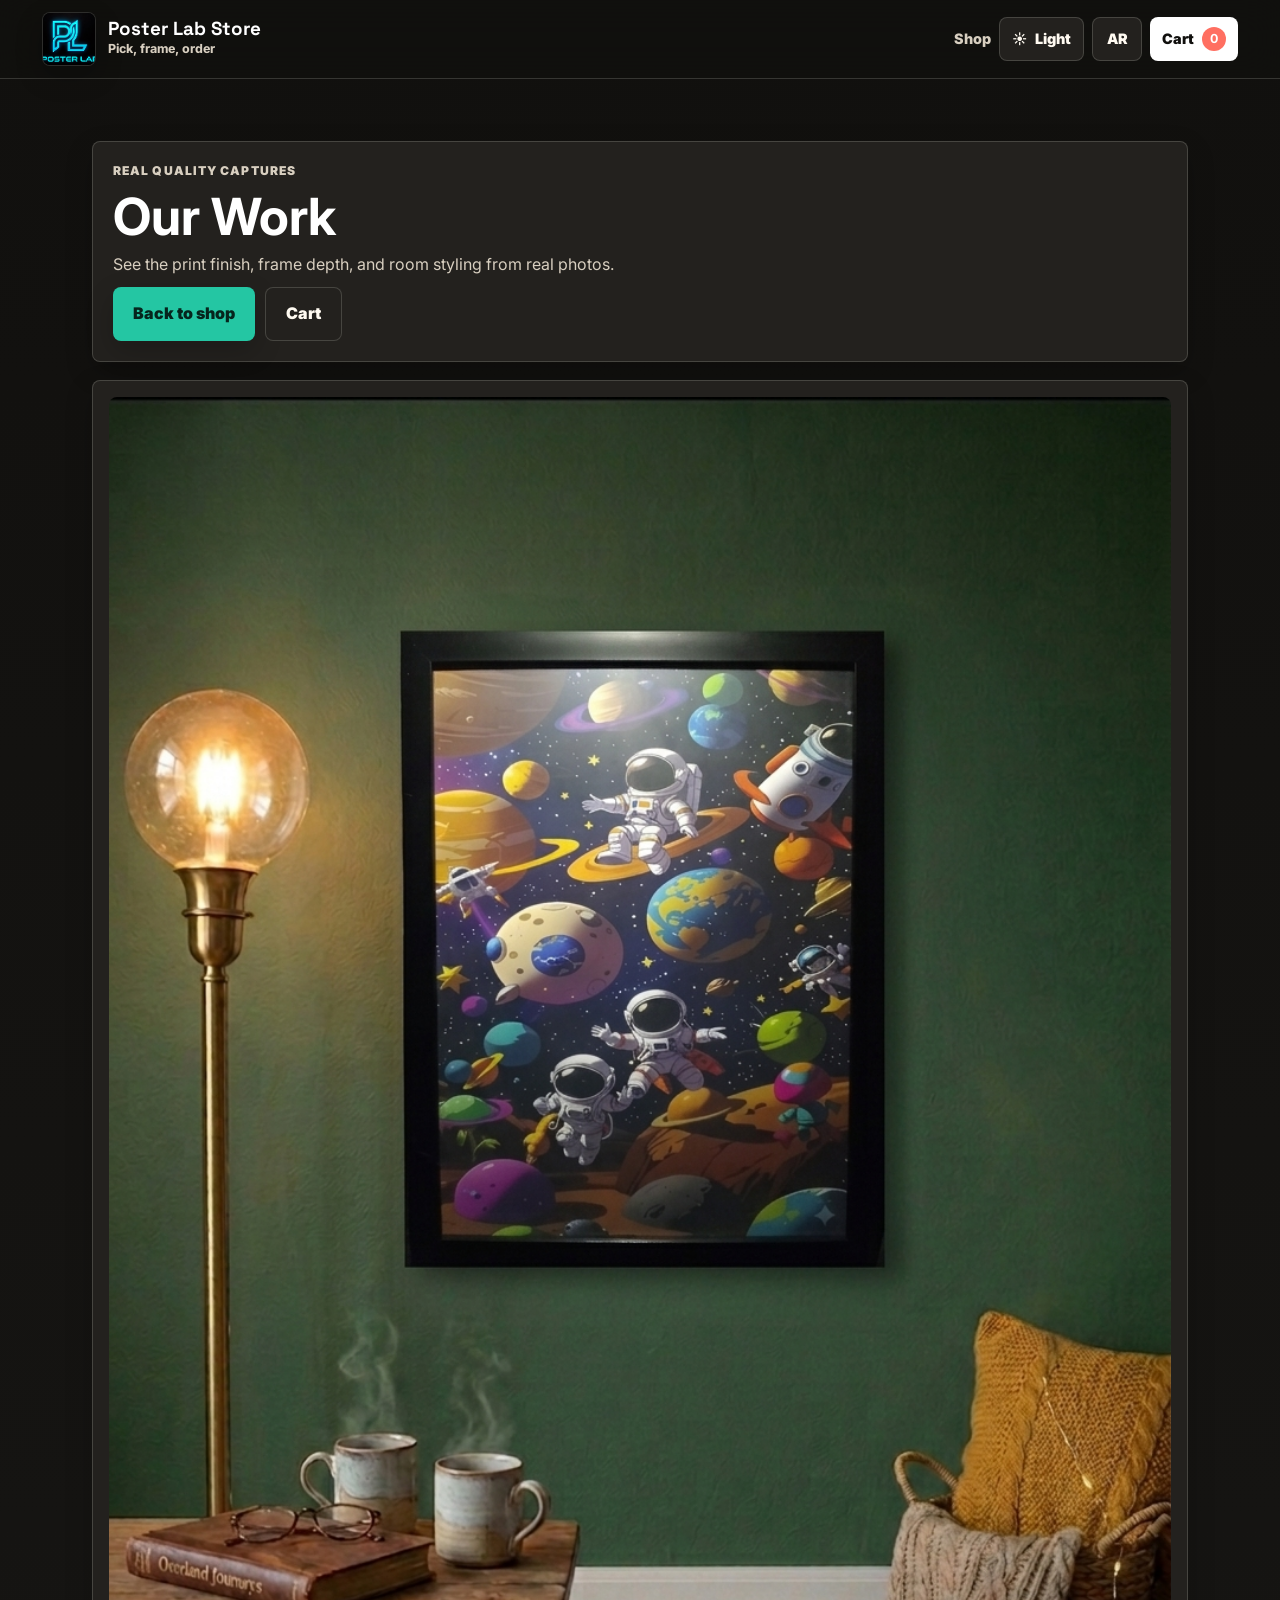
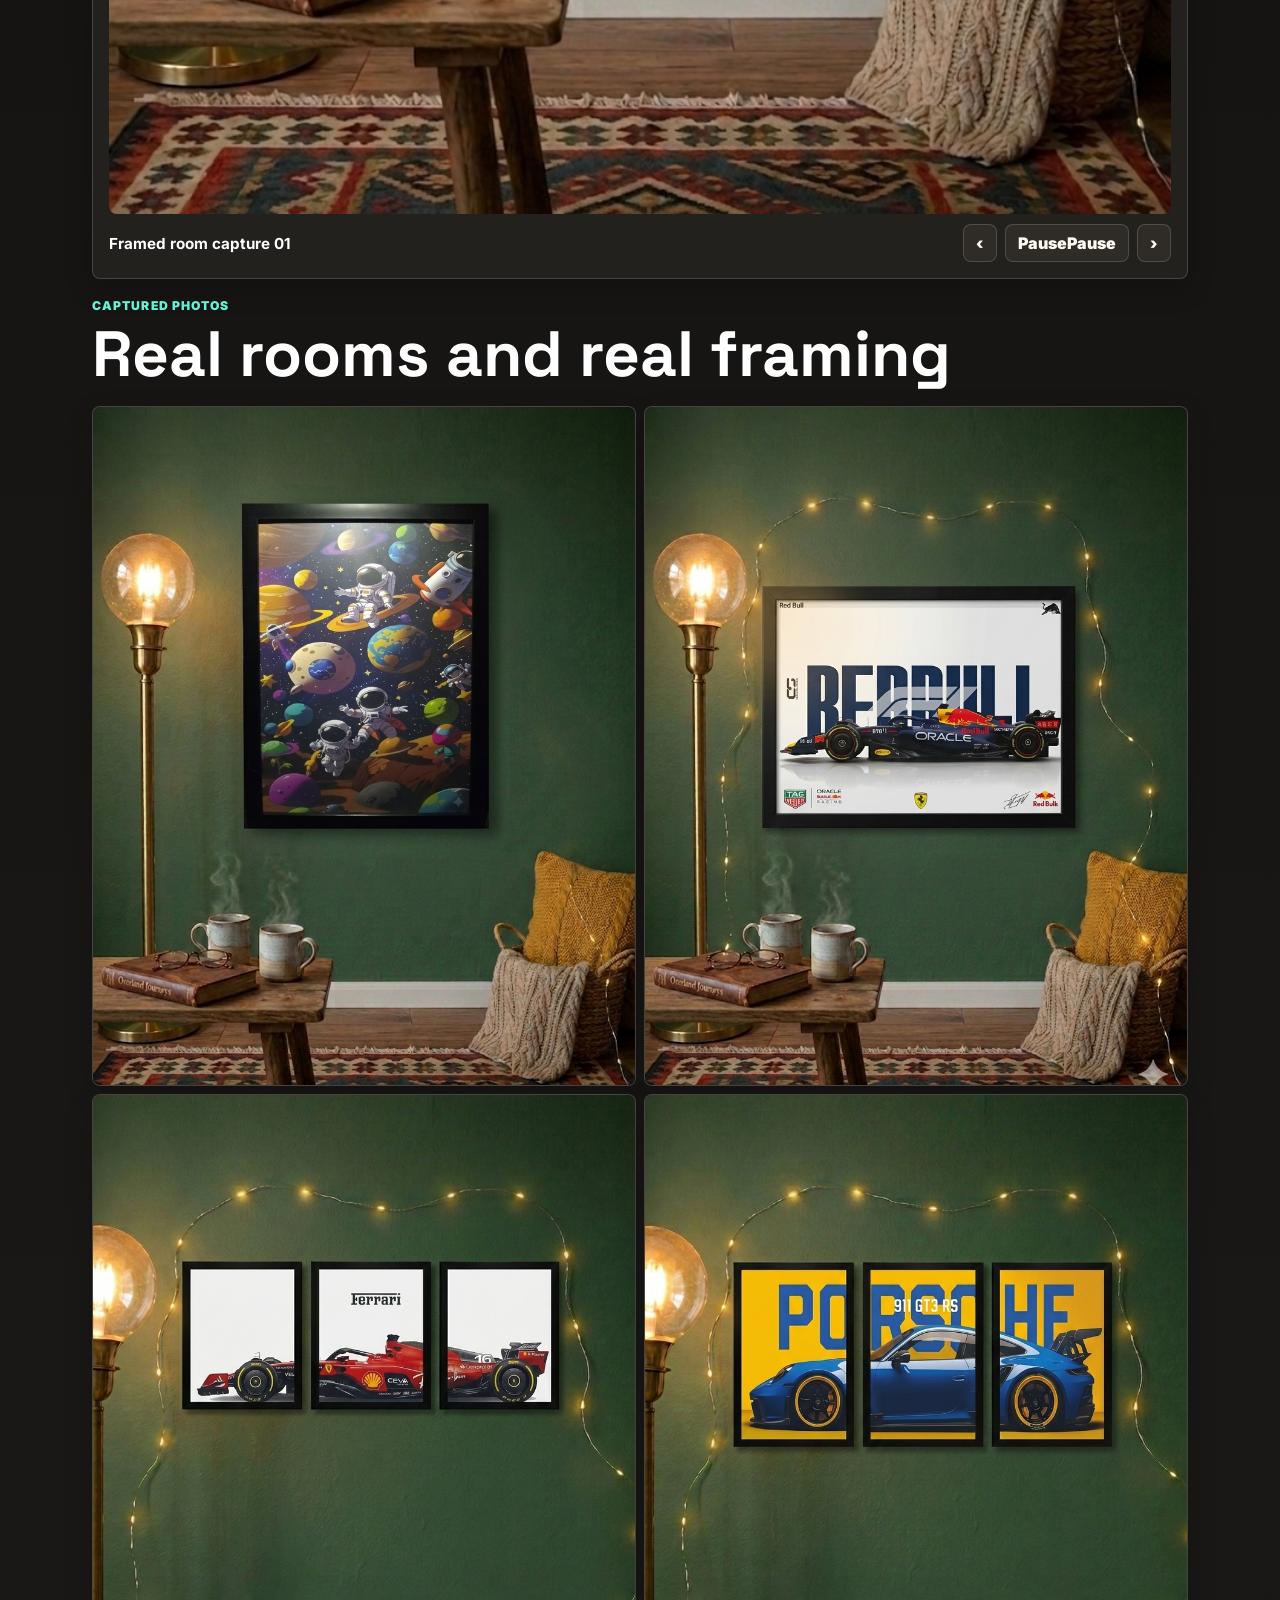
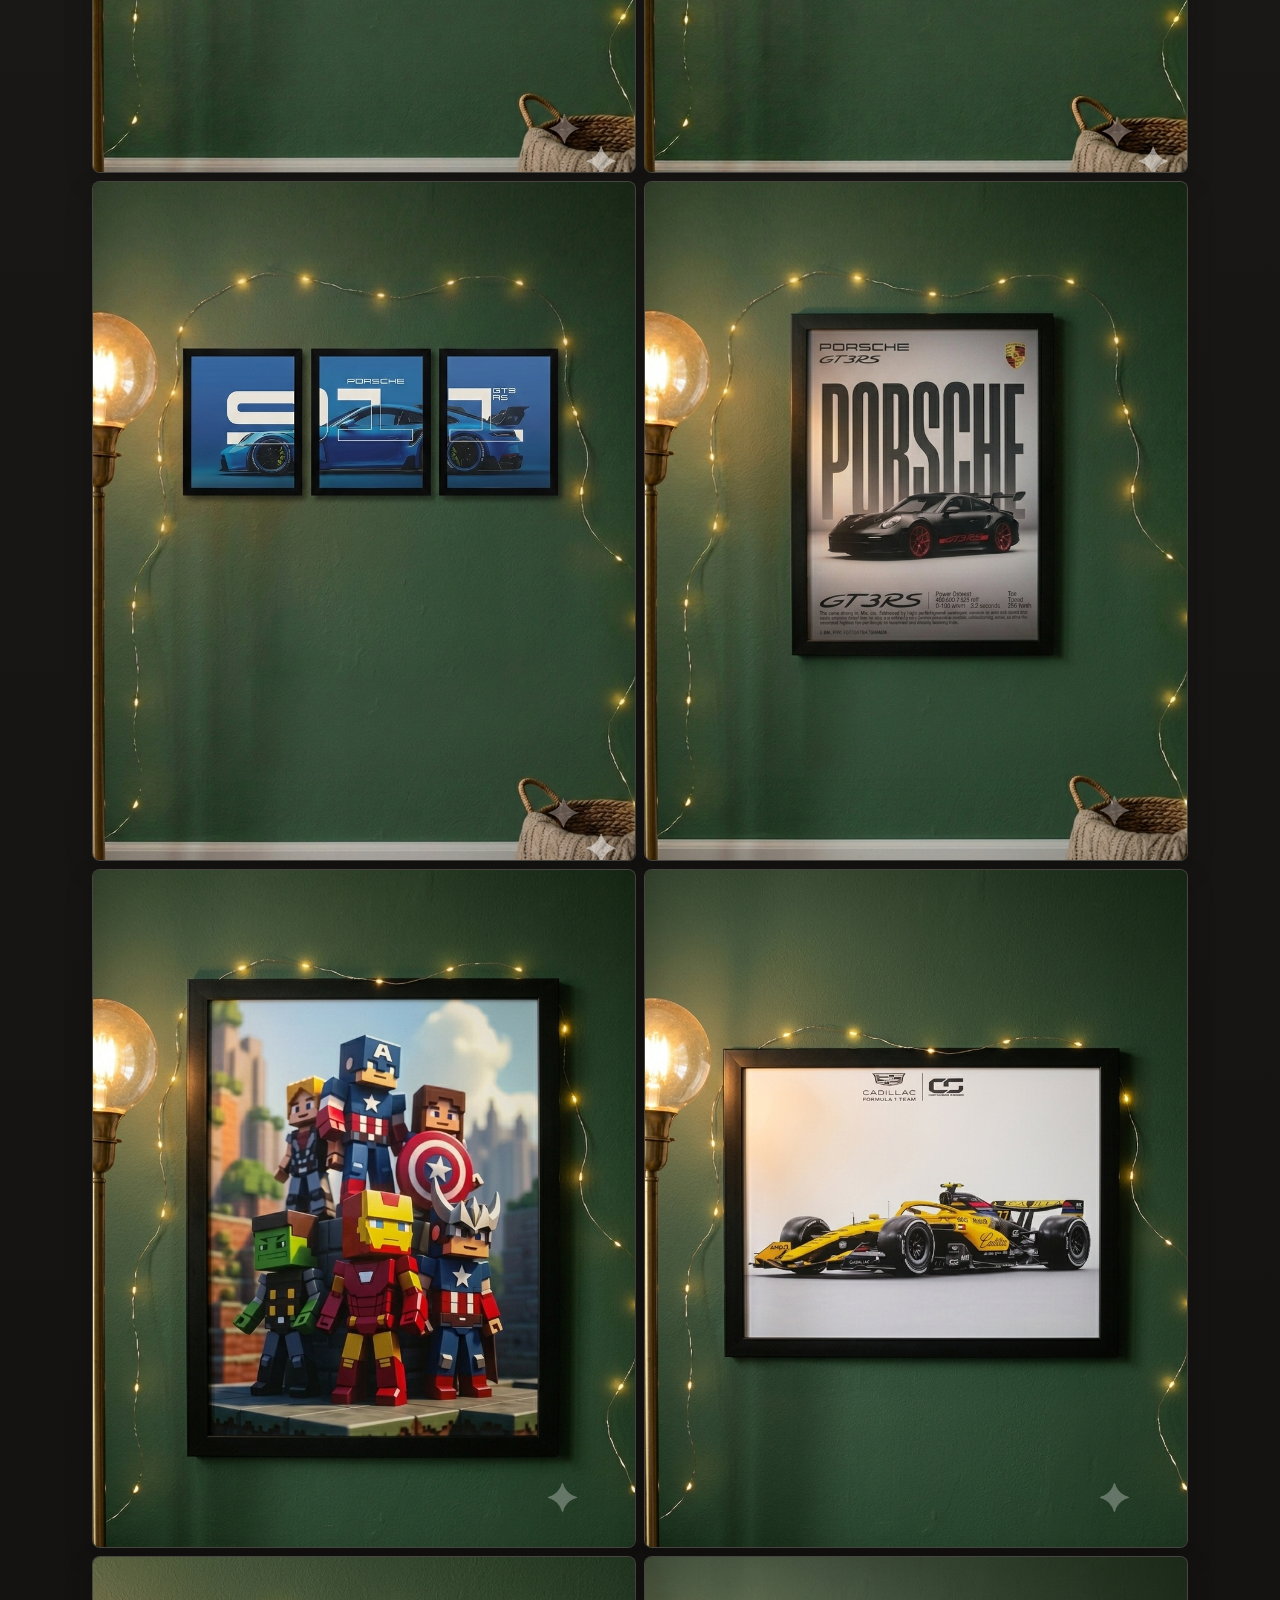
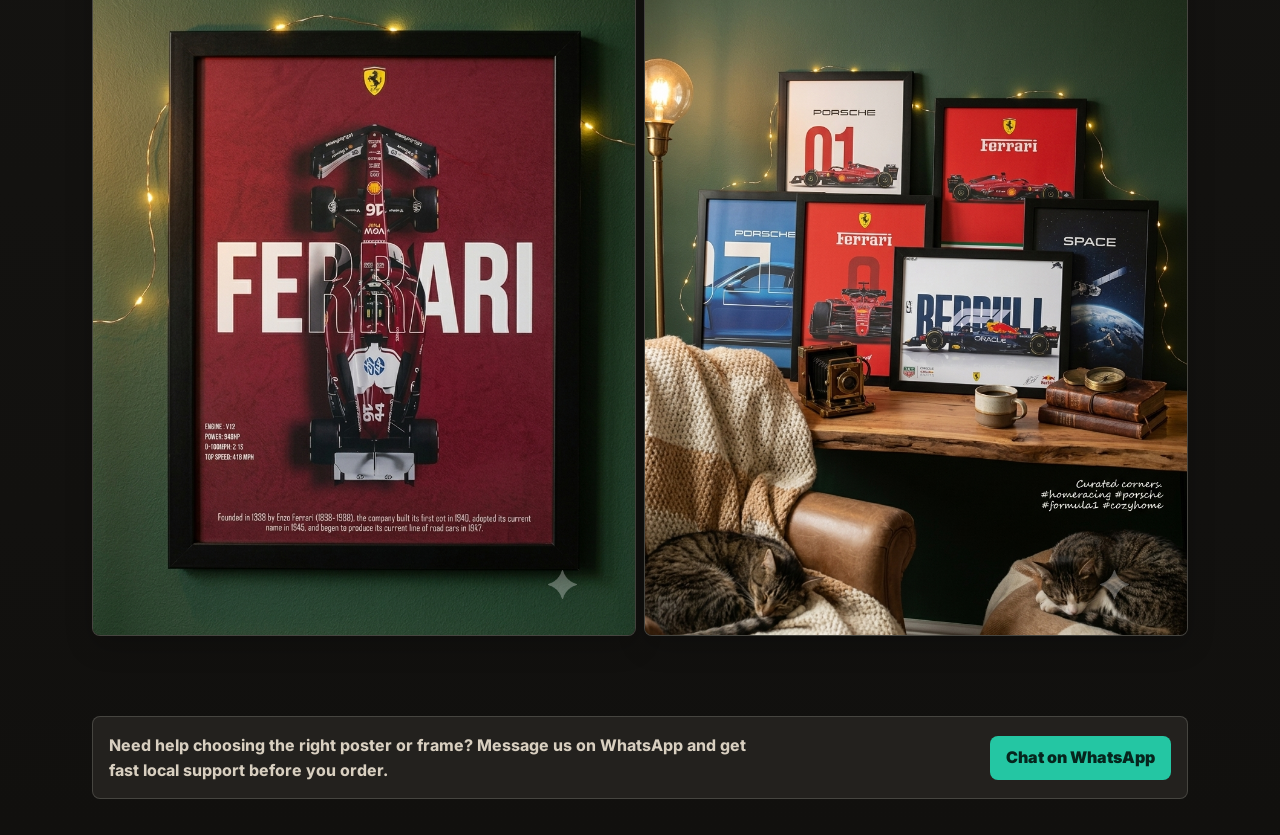
==== our-work.html @ 76b24fa4 "5th commit" ====
<!doctype html>
<html lang="en">

<head>
  <meta charset="utf-8">
  <meta name="viewport" content="width=device-width, initial-scale=1">
  <title>Our Work — Poster Lab Store</title>
  <meta name="description" content="Poster Lab Store real quality gallery and captured room photos.">
  <link rel="icon" type="image/png" href="assets/poster-lab-logo.png">
  <link rel="preconnect" href="https://fonts.googleapis.com">
  <link rel="preconnect" href="https://fonts.gstatic.com" crossorigin>
  <link href="https://fonts.googleapis.com/css2?family=Inter:wght@400;500;600;700;800;900&family=Space+Grotesk:wght@600;700&display=swap" rel="stylesheet">
  <link rel="stylesheet" href="styles.css">
</head>

<body>
  <header class="site-header">
    <a class="brand" href="index.html" aria-label="Poster Lab Store home">
      <span class="brand-mark">
        <img src="assets/poster-lab-logo.png" alt aria-hidden="true">
      </span>
      <span>
        <strong>Poster Lab Store</strong>
        <small data-t="brandSubtitle">Framed posters for modern rooms</small>
      </span>
    </a>
    <nav class="header-actions" aria-label="Store navigation">
      <a href="index.html" data-t="navShop">Shop</a>
      <button class="theme-toggle" type="button" data-theme-toggle aria-label="Switch theme">
        <span data-theme-icon aria-hidden="true">☀</span>
        <span data-t="themeToggle">Light</span>
      </button>
      <button class="lang-toggle" type="button" data-lang-toggle data-t="langToggle" aria-label="Switch language">AR</button>
      <button class="cart-button" type="button" data-open-cart aria-label="Open cart">
        <span data-t="navCart">Cart</span>
        <strong data-cart-count>0</strong>
      </button>
    </nav>
  </header>

  <main>
    <section class="store-section our-work-shell">
      <div class="our-work-hero">
        <p class="eyebrow" data-t="ourWorkEyebrow">Real quality captures</p>
        <h1 data-t="ourWorkTitle">Our Work</h1>
        <p data-t="ourWorkSubtitle">See the print finish, frame depth, and room styling from real photos.</p>
        <div class="our-work-hero-actions">
          <a class="primary-link" href="index.html" data-t="backToShop">Back to shop</a>
          <button class="secondary-link" type="button" data-open-cart data-t="navCart">Open cart</button>
        </div>
      </div>

      <section class="our-work-reel" aria-label="Quality reel">
        <div class="our-work-reel-stage">
          <img data-our-work-reel-image src="assets/our-work/our-work-01.jpg" alt="Framed room capture 01" loading="eager" decoding="async">
        </div>
        <div class="our-work-reel-meta">
          <strong data-our-work-reel-caption>Framed room capture 01</strong>
          <div class="our-work-reel-controls" data-our-work-reel-controls data-playing="true">
            <button type="button" data-work-reel-prev aria-label="Previous image">‹</button>
            <button type="button" data-work-reel-toggle aria-label="Pause reel">Pause</button>
            <button type="button" data-work-reel-next aria-label="Next image">›</button>
          </div>
        </div>
      </section>

      <section>
        <div class="section-heading">
          <div>
            <p class="eyebrow" data-t="ourWorkGalleryLabel">Captured photos</p>
            <h2>Real rooms and real framing</h2>
          </div>
        </div>
        <div class="our-work-grid" data-our-work-grid></div>
      </section>
    </section>
  </main>

  <footer class="site-footer" aria-label="Store contact and support">
    <div class="footer-panel">
      <p>Need help choosing the right poster or frame? Message us on WhatsApp and get fast local support before you order.</p>
      <a class="footer-link" href="https://wa.me/201010414187" target="_blank" rel="noopener noreferrer" aria-label="Chat on WhatsApp">Chat on WhatsApp</a>
    </div>
  </footer>

  <div class="toast-notification" aria-live="polite" aria-atomic="true"></div>

  <aside class="cart-drawer" data-cart-drawer aria-hidden="true">
    <div class="drawer-panel" role="dialog" aria-modal="true" aria-labelledby="cartTitle">
      <div class="drawer-header">
        <div>
          <p class="eyebrow" data-t="cartEyebrow">Your order</p>
          <h2 id="cartTitle" data-t="cartTitle">Cart</h2>
        </div>
        <button class="icon-button" type="button" data-close-cart aria-label="Close cart">x</button>
      </div>
      <div class="cart-items" id="cartItems"></div>
      <form class="checkout-form" id="checkoutForm">
        <label>
          <span data-t="cartNameLabel">Name</span>
          <input id="customerName" name="customerName" placeholder="Your name" data-t-placeholder="cartNamePlaceholder" required>
        </label>
        <label>
          <span data-t="cartPhoneLabel">Phone</span>
          <input id="customerPhone" name="customerPhone" placeholder="Your phone number" data-t-placeholder="cartPhonePlaceholder" required>
        </label>
        <label>
          <span data-t="cartAddressLabel">Address</span>
          <textarea id="customerAddress" name="customerAddress" rows="3" placeholder="Delivery address" data-t-placeholder="cartAddressPlaceholder" required></textarea>
        </label>
        <label>
          <span data-t="cartPaymentLabel">Payment method</span>
          <select id="paymentMethod" name="paymentMethod">
            <option value="Vodafone Cash to 01090927525" data-t="cartVodafoneOption">Vodafone Cash - 01090927525</option>
            <option value="Instapay QR / qnbziad49015@instapay" data-t="cartInstapayOption">Instapay QR - qnbziad49015@instapay</option>
          </select>
        </label>
        <div class="payment-reminder">
          <strong><span data-t="cartTotalLabel">Total:</span> <span id="cartTotal">EGP 0</span></strong>
          <small data-t="cartWhatsappHint">WhatsApp will include items, sizes, frames, totals, payment method, product links, and uploaded design filenames.</small>
        </div>
        <button class="checkout-button" type="submit" data-t="cartCheckoutBtn">Review order</button>
      </form>
      <section class="payment-confirmation" id="paymentConfirmation" hidden aria-live="polite">
        <div class="confirmation-header">
          <p class="eyebrow" data-t="confEyebrow">Final confirmation</p>
          <h3 data-t="confTitle">Check details, then send order</h3>
          <p data-t="confHint">Your WhatsApp message will include every poster, selected frame, selected size, price total, customer details, product links, and uploaded design filenames.</p>
        </div>
        <div class="confirmation-methods">
          <article class="payment-card" data-payment-cash hidden>
            <strong>VF-Cash</strong>
            <strong>01090927525</strong>
          </article>
          <article class="payment-card" data-payment-qr hidden>
            <img src="assets/instapay-qr.jpeg" alt="Instapay QR code for Poster Lab Store">
          </article>
        </div>
        <div class="confirmation-summary" id="confirmationSummary"></div>
        <div class="upload-progress" data-upload-progress role="progressbar" aria-valuemin="0" aria-valuemax="100" aria-valuenow="0" hidden>
          <span data-t="uploadProgressLabel">Uploading poster to server</span>
          <div><i data-upload-progress-bar></i></div>
        </div>
        <div class="confirmation-actions">
          <button class="secondary-button" type="button" data-edit-checkout data-t="confEditBtn">Edit details</button>
          <button class="checkout-button" type="button" data-send-whatsapp data-t="confSendBtn">Send final order to WhatsApp</button>
        </div>
      </section>
    </div>
  </aside>

  <script src="script.js"></script>
</body>

</html>
---- styles.css ----
:root {
  color-scheme: dark;
  --bg: #11100e;
  --bg-soft: #191816;
  --surface: #23211e;
  --surface-2: #2f2b26;
  --text: #fffaf1;
  --text-strong: #ffffff;
  --muted: #d8cfc0;
  --line: rgba(255, 250, 241, 0.16);
  --accent: #24c6a3;
  --accent-strong: #64f2d2;
  --accent-text: #06251d;
  --lime: var(--accent);
  --coral: var(--danger);
  --warm: #f5b35a;
  --danger: #ff6f61;
  --shadow: 0 22px 60px rgba(0, 0, 0, 0.34);
  --small-shadow: 0 10px 28px rgba(0, 0, 0, 0.2);
  --radius: 8px;
  --header-bg: rgba(17, 16, 14, 0.88);
  --field-bg: #171613;
  --poster-mat: #f8f3e8;
  --poster-wall: #302a22;
}

:root[data-theme="light"] {
  color-scheme: light;
  --bg: #fbf7ef;
  --bg-soft: #efe7da;
  --surface: #ffffff;
  --surface-2: #f4ecdf;
  --text: #211f1b;
  --text-strong: #12110f;
  --muted: #6b6257;
  --line: rgba(33, 31, 27, 0.14);
  --accent: #0f9f85;
  --accent-strong: #08715f;
  --accent-text: #ffffff;
  --lime: var(--accent);
  --coral: var(--danger);
  --warm: #d97c2b;
  --danger: #d94c3d;
  --shadow: 0 20px 55px rgba(54, 42, 25, 0.14);
  --small-shadow: 0 9px 22px rgba(54, 42, 25, 0.1);
  --header-bg: rgba(251, 247, 239, 0.9);
  --field-bg: #ffffff;
  --poster-mat: #fffdf8;
  --poster-wall: #eadfce;
}

* {
  box-sizing: border-box;
}

html {
  scroll-behavior: smooth;
}

body {
  margin: 0;
  min-width: 320px;
  background:
    linear-gradient(180deg, var(--bg) 0%, var(--bg-soft) 54%, var(--bg) 100%);
  color: var(--text);
  font-family: Inter, system-ui, -apple-system, BlinkMacSystemFont, "Segoe UI", sans-serif;
  font-size: 1rem;
  line-height: 1.55;
}

button,
input,
select,
textarea {
  font: inherit;
}

button,
a {
  -webkit-tap-highlight-color: transparent;
}

a {
  color: inherit;
  text-decoration: none;
}

img {
  display: block;
  max-width: 100%;
}

button:focus-visible,
a:focus-visible,
input:focus-visible,
select:focus-visible,
textarea:focus-visible {
  outline: 3px solid var(--accent-strong);
  outline-offset: 3px;
}

button:disabled,
button:disabled:hover {
  cursor: not-allowed;
  opacity: 0.55;
  transform: none;
}

.site-header {
  position: sticky;
  top: 0;
  z-index: 20;
  display: flex;
  align-items: center;
  justify-content: space-between;
  gap: 14px;
  padding: 12px clamp(14px, 4vw, 42px);
  border-bottom: 1px solid var(--line);
  background: var(--header-bg);
  color: var(--text);
  backdrop-filter: blur(18px);
}

.brand {
  display: flex;
  min-width: 0;
  align-items: center;
  gap: 12px;
}

.brand-mark {
  display: grid;
  width: 54px;
  height: 54px;
  flex: 0 0 54px;
  place-items: center;
  border: 1px solid var(--line);
  border-radius: var(--radius);
  background: #050505;
  overflow: hidden;
  box-shadow: var(--small-shadow);
}

.brand-mark img {
  width: 100%;
  height: 100%;
  object-fit: cover;
  transform: scale(1.28);
}

.brand strong,
.hero h1,
.store-section h2,
.detail-copy h2,
.drawer-header h2,
.confirmation-header h3 {
  font-family: "Space Grotesk", Inter, sans-serif;
}

.brand strong {
  display: block;
  color: var(--text-strong);
  font-size: clamp(1rem, 3vw, 1.18rem);
  line-height: 1.05;
}

.brand small {
  display: block;
  color: var(--muted);
  font-size: 0.78rem;
  font-weight: 750;
}

.header-actions {
  display: flex;
  align-items: center;
  gap: 8px;
  font-size: 0.9rem;
  font-weight: 850;
}

.header-actions>a {
  display: none;
  color: var(--muted);
}

.theme-toggle,
.lang-toggle,
.cart-button,
.primary-link,
.secondary-link,
.checkout-button,
.detail-add,
.secondary-button,
.icon-button,
.quick-order-btn,
.view-customize-btn {
  min-height: 44px;
  border: 0;
  border-radius: var(--radius);
  cursor: pointer;
  font-weight: 900;
  transition: transform 160ms ease, box-shadow 160ms ease, background 160ms ease, border-color 160ms ease;
}

.theme-toggle,
.lang-toggle,
.cart-button {
  display: inline-flex;
  align-items: center;
  justify-content: center;
  gap: 8px;
  padding: 0 12px;
}

.theme-toggle,
.lang-toggle {
  border: 1px solid var(--line);
  background: var(--surface);
  color: var(--text);
}

.lang-toggle {
  min-width: 50px;
}

.cart-button {
  background: var(--text-strong);
  color: var(--bg);
}

.cart-button strong {
  display: grid;
  min-width: 24px;
  height: 24px;
  place-items: center;
  border-radius: 999px;
  background: var(--danger);
  color: #fff;
  font-size: 0.78rem;
}

.theme-toggle:hover,
.lang-toggle:hover,
.cart-button:hover {
  transform: translateY(-1px);
  box-shadow: var(--small-shadow);
}

.hero {
  display: grid;
  grid-template-columns: 1fr;
  gap: 28px;
  min-height: 72vh;
  padding: clamp(30px, 5vw, 64px) clamp(16px, 4vw, 42px) clamp(20px, 4vw, 42px);
  overflow: hidden;
}

.hero-copy {
  align-self: center;
  max-width: 760px;
}

.eyebrow,
label span,
.confirmation-methods span {
  margin: 0;
  color: var(--accent-strong);
  font-size: 0.76rem;
  font-weight: 900;
  letter-spacing: 0.09em;
  text-transform: uppercase;
}

.hero h1 {
  max-width: 820px;
  margin: 10px 0 0;
  color: var(--text-strong);
  font-size: clamp(3rem, 10vw, 7.5rem);
  line-height: 0.92;
  letter-spacing: 0;
}

.hero-text {
  max-width: 620px;
  margin: 18px 0 0;
  color: var(--muted);
  font-size: clamp(1.05rem, 2.2vw, 1.28rem);
  font-weight: 650;
}

.order-steps {
  display: grid;
  grid-template-columns: 1fr;
  gap: 10px;
  max-width: 680px;
  margin: 24px 0 0;
  padding: 0;
  list-style: none;
  counter-reset: order-step;
}

.order-steps li {
  display: flex;
  align-items: center;
  gap: 10px;
  min-height: 48px;
  padding: 10px 12px;
  border: 1px solid var(--line);
  border-radius: var(--radius);
  background: var(--surface);
  color: var(--text-strong);
  box-shadow: var(--small-shadow);
  font-weight: 900;
  counter-increment: order-step;
}

.order-steps li::before {
  display: grid;
  width: 30px;
  height: 30px;
  flex: 0 0 30px;
  place-items: center;
  border-radius: 999px;
  background: var(--accent);
  color: var(--accent-text);
  content: counter(order-step);
  font-weight: 950;
}

.hero-actions {
  display: flex;
  flex-wrap: wrap;
  gap: 12px;
  margin-top: 24px;
}

.primary-link,
.secondary-link,
.checkout-button,
.detail-add,
.secondary-button {
  display: inline-flex;
  align-items: center;
  justify-content: center;
  min-height: 54px;
  padding: 0 20px;
  font-size: 1rem;
}

.primary-link,
.checkout-button,
.detail-add {
  background: var(--accent);
  color: var(--accent-text);
  box-shadow: var(--small-shadow);
}

.secondary-link,
.secondary-button {
  border: 1px solid var(--line);
  background: var(--surface);
  color: var(--text);
}

.primary-link:hover,
.checkout-button:hover,
.detail-add:hover,
.view-customize-btn:hover,
.quick-order-btn:hover {
  transform: translateY(-2px);
  background: var(--accent-strong);
  box-shadow: var(--shadow);
}

.secondary-link:hover,
.secondary-button:hover {
  transform: translateY(-2px);
  border-color: var(--accent);
  box-shadow: var(--small-shadow);
}

.hero-stage {
  position: relative;
  min-height: 380px;
  align-self: center;
}

.hero-stage::before {
  position: absolute;
  inset: 12% 4% 8%;
  border: 1px solid var(--line);
  border-radius: 999px 999px 16px 16px;
  background:
    linear-gradient(145deg, color-mix(in srgb, var(--warm) 28%, transparent), transparent 48%),
    var(--poster-wall);
  content: "";
  box-shadow: inset 0 0 0 18px color-mix(in srgb, var(--surface) 48%, transparent), var(--shadow);
}

.hero-card {
  position: absolute;
  width: min(58vw, 330px);
  border: 12px solid #151515;
  border-bottom-width: 22px;
  border-radius: 3px;
  background: var(--poster-mat);
  box-shadow: var(--shadow);
  animation: float-poster 6s ease-in-out infinite;
}

.hero-card-one {
  right: 8%;
  top: 4px;
  transform: rotate(5deg);
}

.hero-card-two {
  left: 2%;
  bottom: 8px;
  transform: rotate(-5deg);
  animation-delay: -2.8s;
}

.lab-badge {
  position: absolute;
  right: 8%;
  bottom: 32px;
  display: grid;
  gap: 2px;
  padding: 12px 14px;
  border: 1px solid var(--line);
  border-radius: var(--radius);
  background: var(--surface);
  color: var(--text);
  box-shadow: var(--small-shadow);
}

.lab-badge span:first-child {
  color: var(--accent-strong);
  font-size: 0.72rem;
  font-weight: 950;
  letter-spacing: 0.08em;
  text-transform: uppercase;
}

.lab-badge span:last-child {
  color: var(--text-strong);
  font-weight: 900;
}

.toolbar-band {
  padding: 14px clamp(16px, 4vw, 42px);
  border-block: 1px solid var(--line);
  background: color-mix(in srgb, var(--surface) 76%, var(--bg));
}

.toolbar {
  display: grid;
  grid-template-columns: 1fr;
  gap: 10px;
  max-width: 1180px;
  margin: 0 auto;
}

label {
  display: grid;
  gap: 7px;
}

input,
select,
textarea {
  width: 100%;
  border: 1px solid var(--line);
  border-radius: var(--radius);
  background: var(--field-bg);
  color: var(--text);
  outline: none;
  transition: border-color 160ms ease, box-shadow 160ms ease, background 160ms ease;
}

input,
select {
  min-height: 50px;
  padding: 0 14px;
  font-weight: 750;
}

textarea {
  min-height: 116px;
  padding: 14px;
  resize: vertical;
}

input::placeholder,
textarea::placeholder {
  color: var(--muted);
  opacity: 0.78;
}

input:hover,
select:hover,
textarea:hover,
input:focus,
select:focus,
textarea:focus {
  border-color: var(--accent);
  box-shadow: 0 0 0 4px color-mix(in srgb, var(--accent) 18%, transparent);
}

.store-section,
.detail-shell {
  max-width: 1180px;
  margin: 0 auto;
  padding: clamp(28px, 5vw, 62px) clamp(16px, 4vw, 42px);
}

.section-heading {
  display: grid;
  gap: 10px;
  margin-bottom: 20px;
}

.section-heading h2 {
  margin: 6px 0 0;
  color: var(--text-strong);
  font-size: clamp(2rem, 5vw, 4rem);
  line-height: 1;
}

.section-heading>p {
  width: max-content;
  margin: 0;
  padding: 7px 10px;
  border: 1px solid var(--line);
  border-radius: 999px;
  background: var(--surface);
  color: var(--muted);
  font-weight: 900;
}

.product-grid {
  display: grid;
  grid-template-columns: repeat(2, minmax(0, 1fr));
  gap: 10px;
}

.product-card {
  display: grid;
  overflow: hidden;
  border: 1px solid var(--line);
  border-radius: var(--radius);
  background: var(--surface);
  box-shadow: var(--small-shadow);
  animation: card-in 460ms ease both;
  animation-delay: var(--delay);
  transition: transform 170ms ease, box-shadow 170ms ease, border-color 170ms ease;
}

.product-card:hover {
  transform: translateY(-4px);
  border-color: var(--accent);
  box-shadow: var(--shadow);
}

.product-media {
  position: relative;
  display: grid;
  min-height: 250px;
  place-items: center;
  padding: 26px 18px;
  background:
    linear-gradient(180deg, color-mix(in srgb, var(--warm) 16%, transparent), transparent 52%),
    var(--poster-wall);
  overflow: hidden;
}

.product-media::before {
  position: absolute;
  inset: 18px;
  border: 1px solid color-mix(in srgb, var(--text) 12%, transparent);
  border-radius: var(--radius);
  content: "";
}

.product-media img {
  position: relative;
  z-index: 1;
  width: min(76%, 270px);
  aspect-ratio: 4 / 5;
  border: 12px solid #141414;
  border-bottom-width: 22px;
  border-radius: 3px;
  background: var(--poster-mat);
  object-fit: cover;
  box-shadow: 0 22px 40px rgba(0, 0, 0, 0.34);
  transition: transform 220ms ease;
}

.product-card:hover .product-media img {
  transform: scale(1.025);
}

.product-tag,
.product-gallery-badge {
  position: absolute;
  z-index: 2;
  top: 12px;
  padding: 7px 10px;
  border-radius: 999px;
  font-size: 0.72rem;
  font-weight: 950;
}

.product-tag {
  left: 12px;
  background: var(--accent);
  color: var(--accent-text);
}

.product-gallery-badge {
  right: 12px;
  border: 1px solid var(--line);
  background: var(--surface);
  color: var(--text);
}

.product-info {
  display: grid;
  gap: 12px;
  padding: 16px;
}

.product-info h3 {
  margin: 0;
  color: var(--text-strong);
  font-family: "Space Grotesk", Inter, sans-serif;
  font-size: clamp(1.25rem, 3.5vw, 1.65rem);
  line-height: 1.04;
}

.product-summary {
  display: -webkit-box;
  min-height: 3.1em;
  margin: 0;
  overflow: hidden;
  color: var(--muted);
  font-size: 0.93rem;
  font-weight: 650;
  -webkit-box-orient: vertical;
  -webkit-line-clamp: 2;
}

.product-meta {
  display: grid;
  gap: 4px;
  color: var(--muted);
  font-size: 0.94rem;
  font-weight: 800;
}

.product-meta span:first-child {
  color: var(--warm);
  font-size: 1.1rem;
  font-weight: 950;
}

.swatch-row {
  display: flex;
  flex-wrap: wrap;
  gap: 6px;
}

.frame-swatch {
  display: inline-flex;
  align-items: center;
  gap: 6px;
  min-height: 28px;
  padding: 4px 8px;
  border: 1px solid var(--line);
  border-radius: 999px;
  background: var(--surface-2);
  color: var(--muted);
  font-size: 0.76rem;
  font-weight: 850;
}

.frame-swatch::before,
.dot {
  display: inline-block;
  width: 12px;
  height: 12px;
  border: 1px solid rgba(17, 17, 17, 0.2);
  border-radius: 999px;
  content: "";
}

.frame-swatch.black::before,
.dot.black {
  background: #111;
}

.frame-swatch.white::before,
.dot.white {
  background: #fff;
}

.frame-swatch.wood::before,
.dot.wood {
  background: linear-gradient(135deg, #8f5c2f, #d69a5e);
}

.frame-swatch.none::before,
.dot.none {
  background: linear-gradient(135deg, #fff, #d8d8d8);
}

.card-actions {
  display: grid;
  grid-template-columns: 1fr;
  gap: 10px;
}

.view-customize-btn,
.quick-order-btn {
  display: inline-flex;
  align-items: center;
  justify-content: center;
  min-height: 52px;
  padding: 0 14px;
  text-align: center;
}

.view-customize-btn {
  border: 1px solid var(--line);
  background: var(--surface-2);
  color: var(--text);
}

.card-actions .view-customize-btn:only-child {
  background: var(--accent);
  color: var(--accent-text);
}

.quick-order-btn {
  background: var(--accent);
  color: var(--accent-text);
}

.empty-state {
  grid-column: 1 / -1;
  padding: 34px;
  border: 1px dashed var(--line);
  border-radius: var(--radius);
  background: var(--surface);
  text-align: center;
}

.detail {
  display: grid;
  gap: 22px;
  border: 1px solid var(--line);
  border-radius: var(--radius);
  background: var(--surface);
  padding: clamp(12px, 2vw, 20px);
  box-shadow: var(--shadow);
}

.detail-gallery {
  display: grid;
  gap: 10px;
}

.detail-main-image {
  display: grid;
  min-height: clamp(360px, 62vh, 720px);
  place-items: center;
  border-radius: var(--radius);
  background:
    linear-gradient(160deg, color-mix(in srgb, var(--accent) 18%, transparent), transparent),
    var(--poster-wall);
  overflow: hidden;
}

.detail-main-image img {
  width: min(78%, 520px);
  aspect-ratio: 4 / 5;
  object-fit: cover;
  background: var(--poster-mat);
  box-shadow: var(--shadow);
}

.detail-main-image.frame-black img {
  border: 22px solid #111;
  border-bottom-width: 34px;
}

.detail-main-image.frame-white img {
  border: 22px solid #f5f1e8;
  border-bottom-width: 34px;
}

.detail-main-image.frame-wood img {
  border: 22px solid var(--warm);
  border-bottom-width: 34px;
}

.detail-main-image.frame-none img {
  border: 0;
}

.thumb-row {
  display: grid;
  grid-template-columns: repeat(auto-fit, minmax(86px, 1fr));
  gap: 8px;
}

.thumb-row button {
  padding: 0;
  border: 2px solid transparent;
  border-radius: var(--radius);
  background: var(--surface-2);
  cursor: pointer;
  overflow: hidden;
}

.thumb-row button.is-active {
  border-color: var(--accent);
}

.thumb-row img {
  width: 100%;
  aspect-ratio: 1;
  object-fit: cover;
}

.detail-copy {
  display: grid;
  align-content: start;
  gap: 13px;
}

.back-link {
  width: max-content;
  color: var(--muted);
  font-weight: 900;
}

.back-link:hover {
  color: var(--accent-strong);
}

.detail-copy h2 {
  margin: 0;
  color: var(--text-strong);
  font-size: clamp(1.55rem, 3vw, 2.45rem);
  line-height: 1;
}

.custom-product-title {
  font-size: clamp(1.35rem, 2.2vw, 1.9rem) !important;
}

.detail-copy p {
  margin: 0;
  color: var(--muted);
  font-weight: 650;
}

.price-line {
  display: grid;
  gap: 2px;
  padding: 12px;
  border: 1px solid var(--line);
  border-radius: var(--radius);
  background: var(--surface-2);
}

.price-line span {
  color: var(--warm);
  font-size: 1.45rem;
  font-weight: 950;
}

.price-line small {
  color: var(--muted);
  font-weight: 850;
}

.variant-row {
  display: grid;
  gap: 7px;
}

.variant-options {
  display: grid;
  grid-template-columns: repeat(2, minmax(0, 1fr));
  gap: 8px;
}

.variant-options button {
  display: inline-flex;
  min-height: 42px;
  align-items: center;
  justify-content: center;
  gap: 7px;
  padding: 0 12px;
  border: 1px solid var(--line);
  border-radius: var(--radius);
  background: var(--surface-2);
  color: var(--text);
  cursor: pointer;
  font-size: 0.9rem;
  font-weight: 850;
  text-align: center;
}

.detail-short-desc {
  display: -webkit-box;
  overflow: hidden;
  font-size: 0.95rem;
  -webkit-box-orient: vertical;
  -webkit-line-clamp: 3;
}

.custom-upload-note {
  margin: 0;
  color: var(--muted);
  font-size: 0.85rem;
  font-weight: 700;
}

.size-guide-button {
  display: inline-flex;
  min-height: 42px;
  align-items: center;
  justify-content: center;
  gap: 8px;
  border: 1px solid var(--line);
  border-radius: var(--radius);
  background: var(--field-bg);
  color: var(--text-strong);
  cursor: pointer;
  font-weight: 950;
}

.size-guide-button.is-open {
  border-color: var(--accent);
}

.modal-open {
  overflow: hidden;
}

.size-guide-modal {
  position: fixed;
  inset: 0;
  z-index: 90;
  display: grid;
  place-items: center;
  padding: 18px;
  background: rgba(0, 0, 0, 0.72);
}

.size-guide-modal[hidden] {
  display: none;
}

.size-guide-preview {
  position: relative;
  width: min(94vw, 980px);
  max-height: 92vh;
  overflow: hidden;
  border: 1px solid var(--line);
  border-radius: var(--radius);
  background: var(--surface);
  box-shadow: var(--shadow);
}

.size-guide-preview img {
  width: 100%;
  max-height: 92vh;
  object-fit: contain;
}

.real-quality-strip {
  display: flex;
  align-items: center;
  justify-content: space-between;
  gap: 10px;
  padding: 10px 12px;
  border: 1px solid var(--line);
  border-radius: var(--radius);
  background: var(--surface-2);
}

.real-quality-strip__copy {
  display: grid;
  gap: 2px;
  min-width: 0;
}

.real-quality-strip__copy strong {
  color: var(--text-strong);
  font-size: 0.95rem;
  font-weight: 950;
}

.real-quality-strip__copy p {
  margin: 0;
  color: var(--muted);
  font-size: 0.78rem;
  font-weight: 700;
}

.watch-quality-link {
  display: inline-flex;
  align-items: center;
  justify-content: center;
  min-height: 38px;
  padding: 0 12px;
  border-radius: var(--radius);
  background: var(--accent);
  color: var(--accent-text);
  font-size: 0.82rem;
  font-weight: 950;
  text-align: center;
  white-space: nowrap;
}

.real-quality-strip__thumbs {
  display: grid;
  grid-template-columns: repeat(4, minmax(0, 1fr));
  gap: 6px;
}

.real-quality-strip__thumbs img {
  aspect-ratio: 4 / 5;
  width: 100%;
  border: 1px solid var(--line);
  border-radius: var(--radius);
  object-fit: cover;
  background: var(--surface-2);
}

.our-work-shell {
  display: grid;
  gap: 18px;
}

.our-work-hero {
  display: grid;
  gap: 10px;
  padding: 20px;
  border: 1px solid var(--line);
  border-radius: var(--radius);
  background: var(--surface);
  box-shadow: var(--small-shadow);
}

.our-work-hero h1 {
  margin: 0;
  color: var(--text-strong);
  font-size: clamp(2rem, 4vw, 3.2rem);
  line-height: 1;
}

.our-work-hero p {
  margin: 0;
  color: var(--muted);
  max-width: 64ch;
}

.our-work-hero-actions {
  display: flex;
  flex-wrap: wrap;
  gap: 10px;
}

.our-work-reel {
  display: grid;
  gap: 10px;
  padding: 16px;
  border: 1px solid var(--line);
  border-radius: var(--radius);
  background: var(--surface);
  box-shadow: var(--small-shadow);
}

.our-work-reel-stage {
  display: grid;
  min-height: 360px;
  place-items: center;
  border-radius: var(--radius);
  background: var(--poster-wall);
  overflow: hidden;
}

.our-work-reel-stage img {
  width: 100%;
  height: 100%;
  object-fit: cover;
}

.our-work-reel-meta {
  display: flex;
  align-items: center;
  justify-content: space-between;
  gap: 10px;
}

.our-work-reel-meta strong {
  color: var(--text-strong);
  font-size: 0.95rem;
}

.our-work-reel-controls {
  display: inline-flex;
  align-items: center;
  gap: 8px;
}

.our-work-reel-controls button {
  min-height: 38px;
  padding: 0 12px;
  border: 1px solid var(--line);
  border-radius: var(--radius);
  background: var(--surface-2);
  color: var(--text);
  cursor: pointer;
  font-weight: 900;
}

.our-work-reel-controls[data-playing="true"] [data-work-reel-toggle]::after {
  content: "Pause";
}

.our-work-reel-controls[data-playing="false"] [data-work-reel-toggle]::after {
  content: "Play";
}

.our-work-grid {
  display: grid;
  grid-template-columns: repeat(2, minmax(0, 1fr));
  gap: 8px;
}

.our-work-tile {
  padding: 0;
  border: 1px solid var(--line);
  border-radius: var(--radius);
  background: var(--surface);
  cursor: pointer;
  overflow: hidden;
  box-shadow: var(--small-shadow);
}

.our-work-tile img {
  width: 100%;
  aspect-ratio: 4 / 5;
  object-fit: cover;
}

.size-guide-close {
  position: absolute;
  top: 10px;
  right: 10px;
  z-index: 2;
  background: var(--text-strong);
  color: var(--bg);
}

.variant-options button.is-selected {
  border-color: var(--accent);
  background: var(--accent);
  color: var(--accent-text);
}

.size-options {
  grid-template-columns: repeat(4, minmax(0, 1fr));
}

.frame-options {
  grid-template-columns: repeat(2, minmax(0, 1fr));
}

.choice-hint {
  display: block;
  color: currentColor;
  opacity: 0.74;
  font-size: 0.82rem;
}

.upload-section {
  display: grid;
  gap: 10px;
}

.upload-box {
  position: relative;
  display: grid;
  min-height: 156px;
  place-items: center;
  gap: 10px;
  padding: 22px;
  border: 2px dashed color-mix(in srgb, var(--accent) 48%, var(--line));
  border-radius: var(--radius);
  background: var(--surface-2);
  text-align: center;
  cursor: pointer;
}

.upload-box.has-file {
  border-style: solid;
  border-color: var(--accent);
}

.upload-preview-thumb {
  width: 72px;
  height: 72px;
  border-radius: var(--radius);
  object-fit: cover;
}

.upload-box span {
  display: block;
  color: var(--text-strong);
  font-weight: 950;
}

.upload-box small {
  display: block;
  color: var(--muted);
  font-weight: 750;
}

.upload-box input[type="file"] {
  position: absolute;
  inset: 0;
  opacity: 0;
  cursor: pointer;
}

.remove-upload-btn {
  min-height: 44px;
  border: 1px solid color-mix(in srgb, var(--danger) 45%, transparent);
  border-radius: var(--radius);
  background: color-mix(in srgb, var(--danger) 14%, transparent);
  color: var(--danger);
  cursor: pointer;
  font-weight: 900;
}

.cart-drawer {
  position: fixed;
  inset: 0;
  z-index: 50;
  display: none;
  justify-content: end;
  background: rgba(0, 0, 0, 0.48);
}

.cart-drawer.is-open {
  display: flex;
}

.drawer-panel {
  width: min(100%, 520px);
  min-height: 100%;
  overflow-y: auto;
  background: var(--bg);
  padding: 22px;
  box-shadow: -22px 0 70px rgba(0, 0, 0, 0.28);
  animation: drawer-in 220ms ease both;
}

.drawer-header {
  display: flex;
  align-items: center;
  justify-content: space-between;
  gap: 16px;
  margin-bottom: 16px;
}

.drawer-header h2 {
  margin: 0;
  color: var(--text-strong);
  font-size: 2.2rem;
}

.icon-button {
  display: grid;
  width: 44px;
  min-width: 44px;
  height: 44px;
  place-items: center;
  border: 1px solid var(--line);
  background: var(--surface);
  color: var(--text);
}

.cart-items {
  display: grid;
  gap: 10px;
}

.cart-fee-summary {
  display: grid;
  grid-template-columns: 1fr auto;
  gap: 6px 10px;
  padding: 12px;
  border: 1px solid var(--line);
  border-radius: var(--radius);
  background: var(--surface-2);
  color: var(--muted);
  font-size: 0.9rem;
  font-weight: 800;
}

.cart-fee-summary strong {
  color: var(--text-strong);
}

.cart-item {
  display: grid;
  grid-template-columns: 74px 1fr;
  gap: 12px;
  align-items: center;
  padding: 12px;
  border: 1px solid var(--line);
  border-radius: var(--radius);
  background: var(--surface);
}

.cart-item img {
  width: 72px;
  aspect-ratio: 1;
  border-radius: var(--radius);
  object-fit: cover;
}

.cart-item h3 {
  margin: 0;
  color: var(--text-strong);
  font-size: 1rem;
}

.cart-item p {
  margin: 4px 0 0;
  color: var(--muted);
  font-size: 0.9rem;
  font-weight: 750;
}

.quantity-controls {
  grid-column: 2;
  display: flex;
  align-items: center;
  gap: 10px;
}

.quantity-controls button {
  display: grid;
  width: 42px;
  height: 42px;
  place-items: center;
  border: 1px solid var(--line);
  border-radius: 999px;
  background: var(--surface-2);
  color: var(--text);
  cursor: pointer;
  font-size: 1.25rem;
  font-weight: 950;
}

.quantity-controls strong {
  min-width: 22px;
  color: var(--text-strong);
  text-align: center;
}

.checkout-form,
.payment-confirmation {
  display: grid;
  gap: 12px;
  margin-top: 16px;
  padding-top: 16px;
  border-top: 1px solid var(--line);
}

.checkout-form {
  padding: 14px;
  border: 1px solid var(--line);
  border-radius: var(--radius);
  background: var(--surface);
}

.checkout-form label {
  padding: 10px;
  border: 1px solid var(--line);
  border-radius: var(--radius);
  background: var(--surface-2);
}

.payment-confirmation[hidden],
.checkout-form[hidden] {
  display: none;
}

.payment-reminder,
.confirmation-summary {
  display: grid;
  gap: 8px;
  padding: 14px;
  border: 1px solid color-mix(in srgb, var(--accent) 36%, var(--line));
  border-radius: var(--radius);
  background: color-mix(in srgb, var(--accent) 9%, var(--surface));
}

.payment-reminder small,
.confirmation-header p,
.confirmation-summary span {
  color: var(--muted);
}

.confirmation-methods {
  display: grid;
  gap: 12px;
}

.confirmation-methods article {
  display: grid;
  gap: 8px;
  padding: 16px;
  border: 1px solid var(--line);
  border-radius: var(--radius);
  background: var(--surface);
  text-align: center;
}

.confirmation-methods img {
  width: min(100%, 290px);
  justify-self: center;
  border-radius: var(--radius);
}

.confirmation-actions {
  display: grid;
  gap: 10px;
}

.upload-progress {
  display: grid;
  gap: 8px;
  padding: 12px;
  border: 1px solid color-mix(in srgb, var(--accent) 44%, var(--line));
  border-radius: var(--radius);
  background: color-mix(in srgb, var(--accent) 10%, var(--surface));
}

.upload-progress[hidden] {
  display: none;
}

.upload-progress span {
  color: var(--text-strong);
  font-size: 0.9rem;
  font-weight: 950;
}

.upload-progress div {
  height: 10px;
  overflow: hidden;
  border-radius: 999px;
  background: var(--surface-2);
}

.upload-progress i {
  display: block;
  width: 0%;
  height: 100%;
  border-radius: inherit;
  background: linear-gradient(90deg, var(--accent), var(--warm));
  transition: width 220ms ease;
}

.direct-checkout-form {
  margin-top: 18px !important;
  padding: 14px !important;
  border: 1px solid var(--line) !important;
  border-radius: var(--radius) !important;
  background: var(--surface-2) !important;
}

.direct-checkout-form h3,
.direct-checkout-form div {
  color: var(--text-strong) !important;
}

.direct-checkout-form input {
  min-height: 50px !important;
  border: 1px solid var(--line) !important;
  border-radius: var(--radius) !important;
  background: var(--field-bg) !important;
  color: var(--text) !important;
}

.uploaded-summary {
  display: grid;
  gap: 10px;
}

.uploaded-summary article {
  display: grid;
  gap: 8px;
  padding: 10px;
  border: 1px solid var(--line);
  border-radius: var(--radius);
  background: var(--surface);
}

.site-footer {
  max-width: 1180px;
  margin: 0 auto;
  padding: 18px clamp(16px, 4vw, 42px) 36px;
}

.footer-panel {
  display: flex;
  flex-wrap: wrap;
  align-items: center;
  justify-content: space-between;
  gap: 12px;
  padding: 16px;
  border: 1px solid var(--line);
  border-radius: var(--radius);
  background: var(--surface);
}

.footer-panel p {
  max-width: 650px;
  margin: 0;
  color: var(--muted);
  font-weight: 750;
}

.footer-link {
  display: inline-flex;
  min-height: 44px;
  align-items: center;
  justify-content: center;
  padding: 0 16px;
  border-radius: var(--radius);
  background: var(--accent);
  color: var(--accent-text);
  font-weight: 950;
}

.toast-notification {
  position: fixed;
  left: 50%;
  bottom: 22px;
  z-index: 60;
  display: grid;
  width: min(92vw, 420px);
  gap: 10px;
  pointer-events: none;
  transform: translateX(-50%);
}

.toast-notification .toast {
  padding: 13px 16px;
  border-radius: 999px;
  background: var(--text-strong);
  color: var(--bg);
  box-shadow: var(--small-shadow);
  font-weight: 900;
  text-align: center;
  opacity: 0;
  transform: translateY(16px);
  transition: opacity 180ms ease, transform 180ms ease;
}

.toast-notification .toast.show {
  opacity: 1;
  transform: translateY(0);
}

[dir="rtl"] .toast-notification .toast {
  direction: rtl;
  text-align: right;
}

[dir="rtl"] .cart-drawer {
  justify-content: flex-start;
}

[dir="rtl"] .drawer-panel {
  box-shadow: 22px 0 70px rgba(0, 0, 0, 0.28);
  animation-name: drawer-in-rtl;
}

@keyframes rise-in {
  from {
    opacity: 0;
    transform: translateY(16px);
  }

  to {
    opacity: 1;
    transform: translateY(0);
  }
}

@keyframes card-in {
  from {
    opacity: 0;
    transform: translateY(14px);
  }

  to {
    opacity: 1;
    transform: translateY(0);
  }
}

@keyframes drawer-in {
  from {
    transform: translateX(28px);
  }

  to {
    transform: translateX(0);
  }
}

@keyframes drawer-in-rtl {
  from {
    transform: translateX(-28px);
  }

  to {
    transform: translateX(0);
  }
}

@keyframes float-poster {

  0%,
  100% {
    translate: 0 0;
  }

  50% {
    translate: 0 -12px;
  }
}

@media (prefers-reduced-motion: reduce) {

  *,
  *::before,
  *::after {
    animation-duration: 1ms !important;
    animation-iteration-count: 1 !important;
    scroll-behavior: auto !important;
    transition-duration: 1ms !important;
  }
}

@media (min-width: 720px) {
  .header-actions>a {
    display: inline-flex;
  }

  .hero {
    grid-template-columns: minmax(0, 1.02fr) minmax(320px, 0.98fr);
  }

  .order-steps {
    grid-template-columns: repeat(3, minmax(0, 1fr));
  }

  .toolbar {
    grid-template-columns: minmax(240px, 1.35fr) repeat(4, minmax(118px, 1fr));
  }

  .card-actions {
    grid-template-columns: 0.9fr 1.1fr;
  }

  .detail {
    grid-template-columns: minmax(360px, 1.18fr) minmax(300px, 0.82fr);
    align-items: start;
  }

  .variant-options {
    grid-template-columns: repeat(2, minmax(0, 1fr));
  }

  .confirmation-actions {
    grid-template-columns: 0.8fr 1.2fr;
  }

}

@media (min-width: 1080px) {
  .product-grid {
    grid-template-columns: repeat(3, minmax(0, 1fr));
  }
}

@media (max-width: 560px) {
  .site-header {
    gap: 8px;
    padding-inline: 10px;
  }

  .brand-mark {
    width: 44px;
    height: 44px;
    flex-basis: 44px;
  }

  .brand small {
    display: none;
  }

  .brand strong {
    max-width: 128px;
    overflow: hidden;
    text-overflow: ellipsis;
    white-space: nowrap;
  }

  .header-actions {
    gap: 6px;
  }

  .header-actions>a,
  .theme-toggle span:last-child,
  .cart-button span {
    display: none;
  }

  .theme-toggle,
  .lang-toggle,
  .cart-button {
    min-width: 42px;
    min-height: 42px;
    padding: 0 9px;
  }

  .hero {
    min-height: auto;
    padding-top: 24px;
  }

  .hero-stage {
    min-height: 310px;
  }

  .hero-card {
    width: min(70vw, 240px);
  }

  .store-section,
  .detail-shell {
    padding-inline: 10px;
  }

  .section-heading {
    margin-bottom: 14px;
  }

  .section-heading h2 {
    font-size: 2rem;
  }

  .section-heading>p {
    max-width: 100%;
    font-size: 0.82rem;
  }

  .product-grid {
    grid-template-columns: repeat(2, minmax(0, 1fr));
    gap: 8px;
  }

  .product-media {
    min-height: 148px;
    padding: 18px 8px 14px;
  }

  .product-media::before {
    inset: 10px;
  }

  .product-media img {
    width: min(78%, 116px);
    border-width: 7px;
    border-bottom-width: 12px;
    box-shadow: 0 14px 24px rgba(0, 0, 0, 0.28);
  }

  .product-tag,
  .product-gallery-badge {
    top: 7px;
    max-width: calc(100% - 14px);
    padding: 4px 6px;
    overflow: hidden;
    font-size: 0.58rem;
    text-overflow: ellipsis;
    white-space: nowrap;
  }

  .product-tag {
    left: 7px;
  }

  .product-gallery-badge {
    right: 7px;
  }

  .product-info {
    gap: 8px;
    padding: 10px;
  }

  .product-info h3 {
    font-size: 1rem;
    line-height: 1.08;
  }

  .product-summary {
    min-height: 2.7em;
    font-size: 0.76rem;
    line-height: 1.35;
  }

  .product-meta {
    gap: 2px;
    font-size: 0.72rem;
  }

  .product-meta span:first-child {
    font-size: 0.88rem;
  }

  .swatch-row {
    gap: 4px;
  }

  .frame-swatch {
    min-height: 22px;
    padding: 2px 5px;
    font-size: 0.62rem;
  }

  .frame-swatch::before {
    width: 8px;
    height: 8px;
  }

  .card-actions {
    gap: 6px;
  }

  .view-customize-btn,
  .quick-order-btn {
    min-height: 40px;
    padding: 0 8px;
    font-size: 0.76rem;
    line-height: 1.1;
  }

  .detail-main-image {
    min-height: 260px;
  }

  .detail-main-image img {
    width: min(70%, 230px);
  }

  .detail-main-image.frame-black img,
  .detail-main-image.frame-white img,
  .detail-main-image.frame-wood img {
    border-width: 12px;
    border-bottom-width: 18px;
  }

  .real-quality-strip {
    flex-direction: column;
    align-items: stretch;
  }

  .watch-quality-link {
    width: 100%;
  }

  .real-quality-strip__thumbs {
    grid-template-columns: repeat(4, minmax(0, 1fr));
  }

  .our-work-reel-stage {
    min-height: 240px;
  }

  .our-work-grid {
    grid-template-columns: repeat(2, minmax(0, 1fr));
  }

  .thumb-row {
    grid-template-columns: repeat(auto-fit, minmax(58px, 1fr));
  }

  .detail-copy {
    gap: 10px;
  }

  .detail-copy h2 {
    font-size: 1.55rem;
  }

  .custom-product-title {
    font-size: 1.25rem !important;
  }

  .price-line {
    padding: 10px;
  }

  .price-line span {
    font-size: 1.25rem;
  }

  .detail-short-desc {
    font-size: 0.86rem;
    -webkit-line-clamp: 2;
  }

  .variant-options button {
    min-height: 38px;
    padding: 0 8px;
    font-size: 0.78rem;
  }

  .size-options {
    grid-template-columns: repeat(4, minmax(0, 1fr));
  }

  .frame-options {
    grid-template-columns: repeat(2, minmax(0, 1fr));
  }

  .cart-item {
    grid-template-columns: 64px 1fr;
  }
}

@media (max-width: 360px) {
  .product-media {
    min-height: 136px;
  }

  .product-media img {
    width: min(76%, 104px);
  }

  .product-info {
    padding: 8px;
  }

  .product-summary,
  .swatch-row {
    display: none;
  }

  .our-work-grid {
    grid-template-columns: repeat(2, minmax(0, 1fr));
  }
}
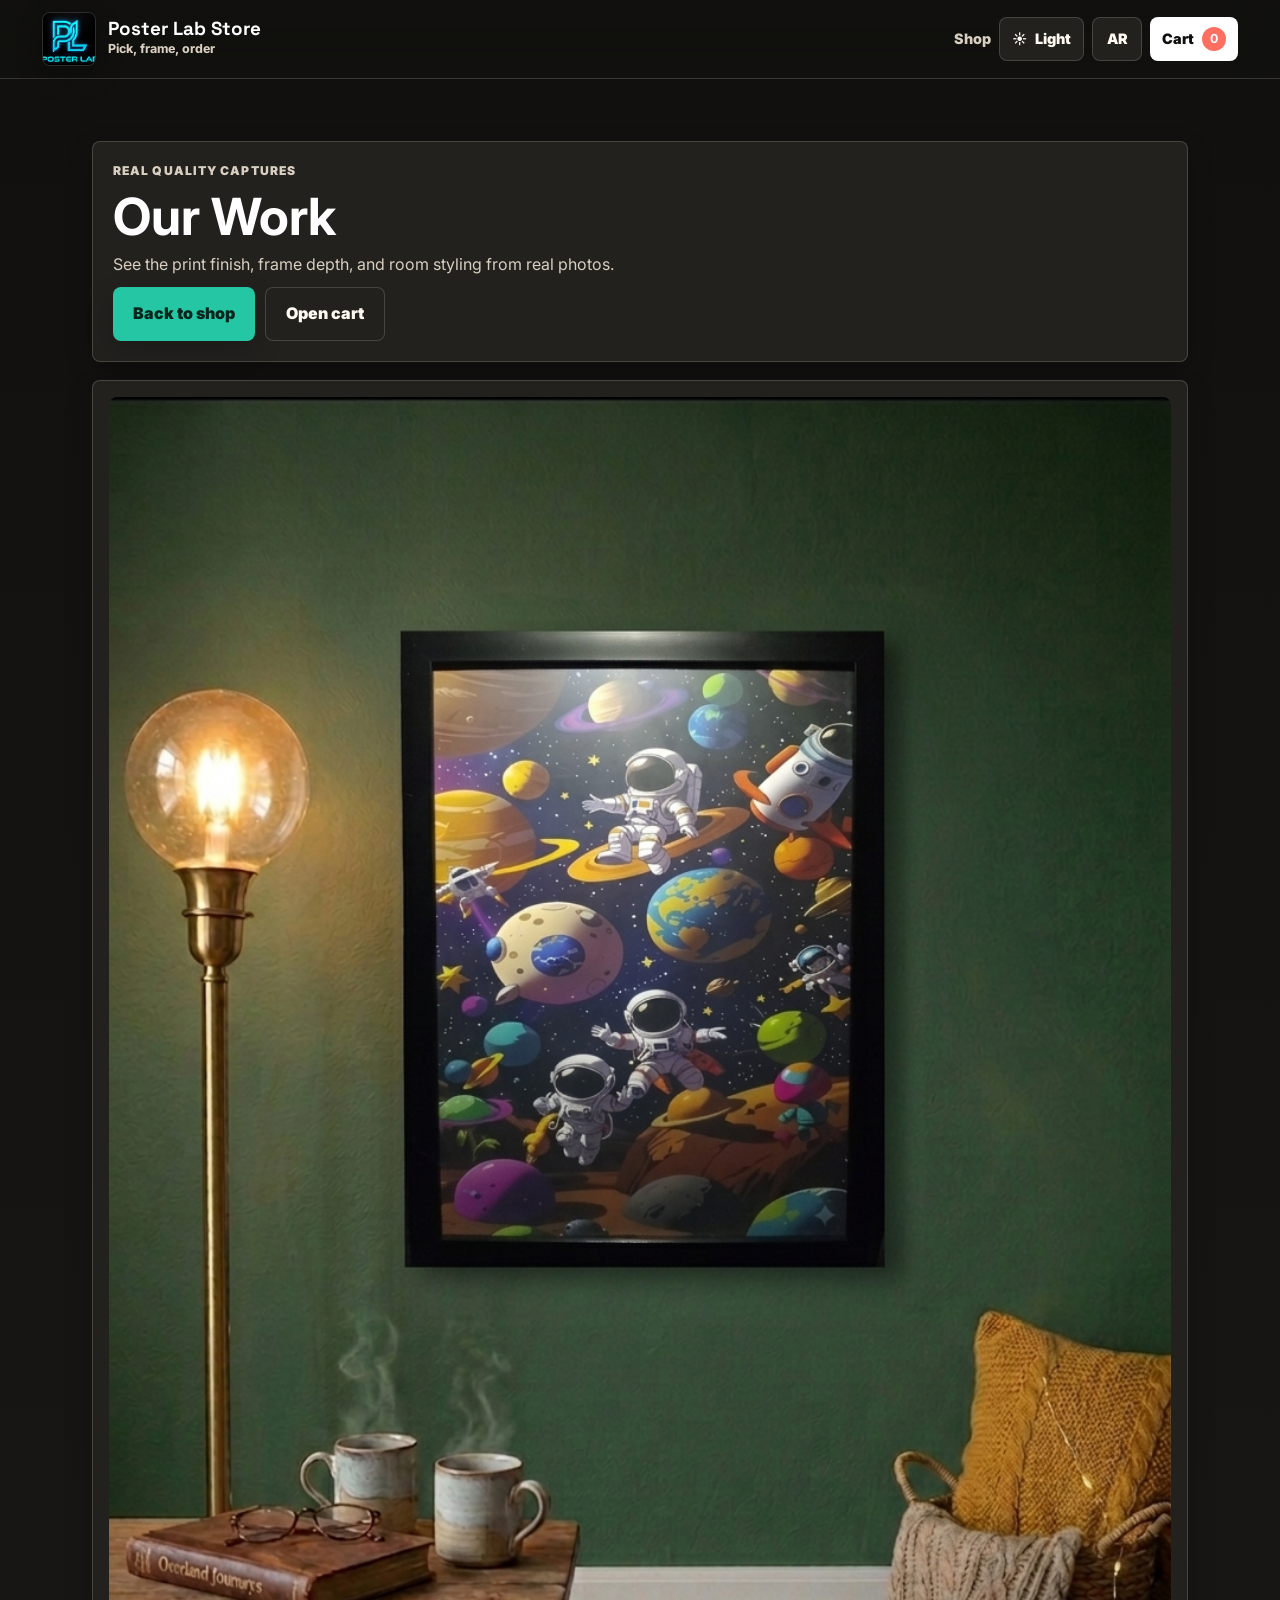
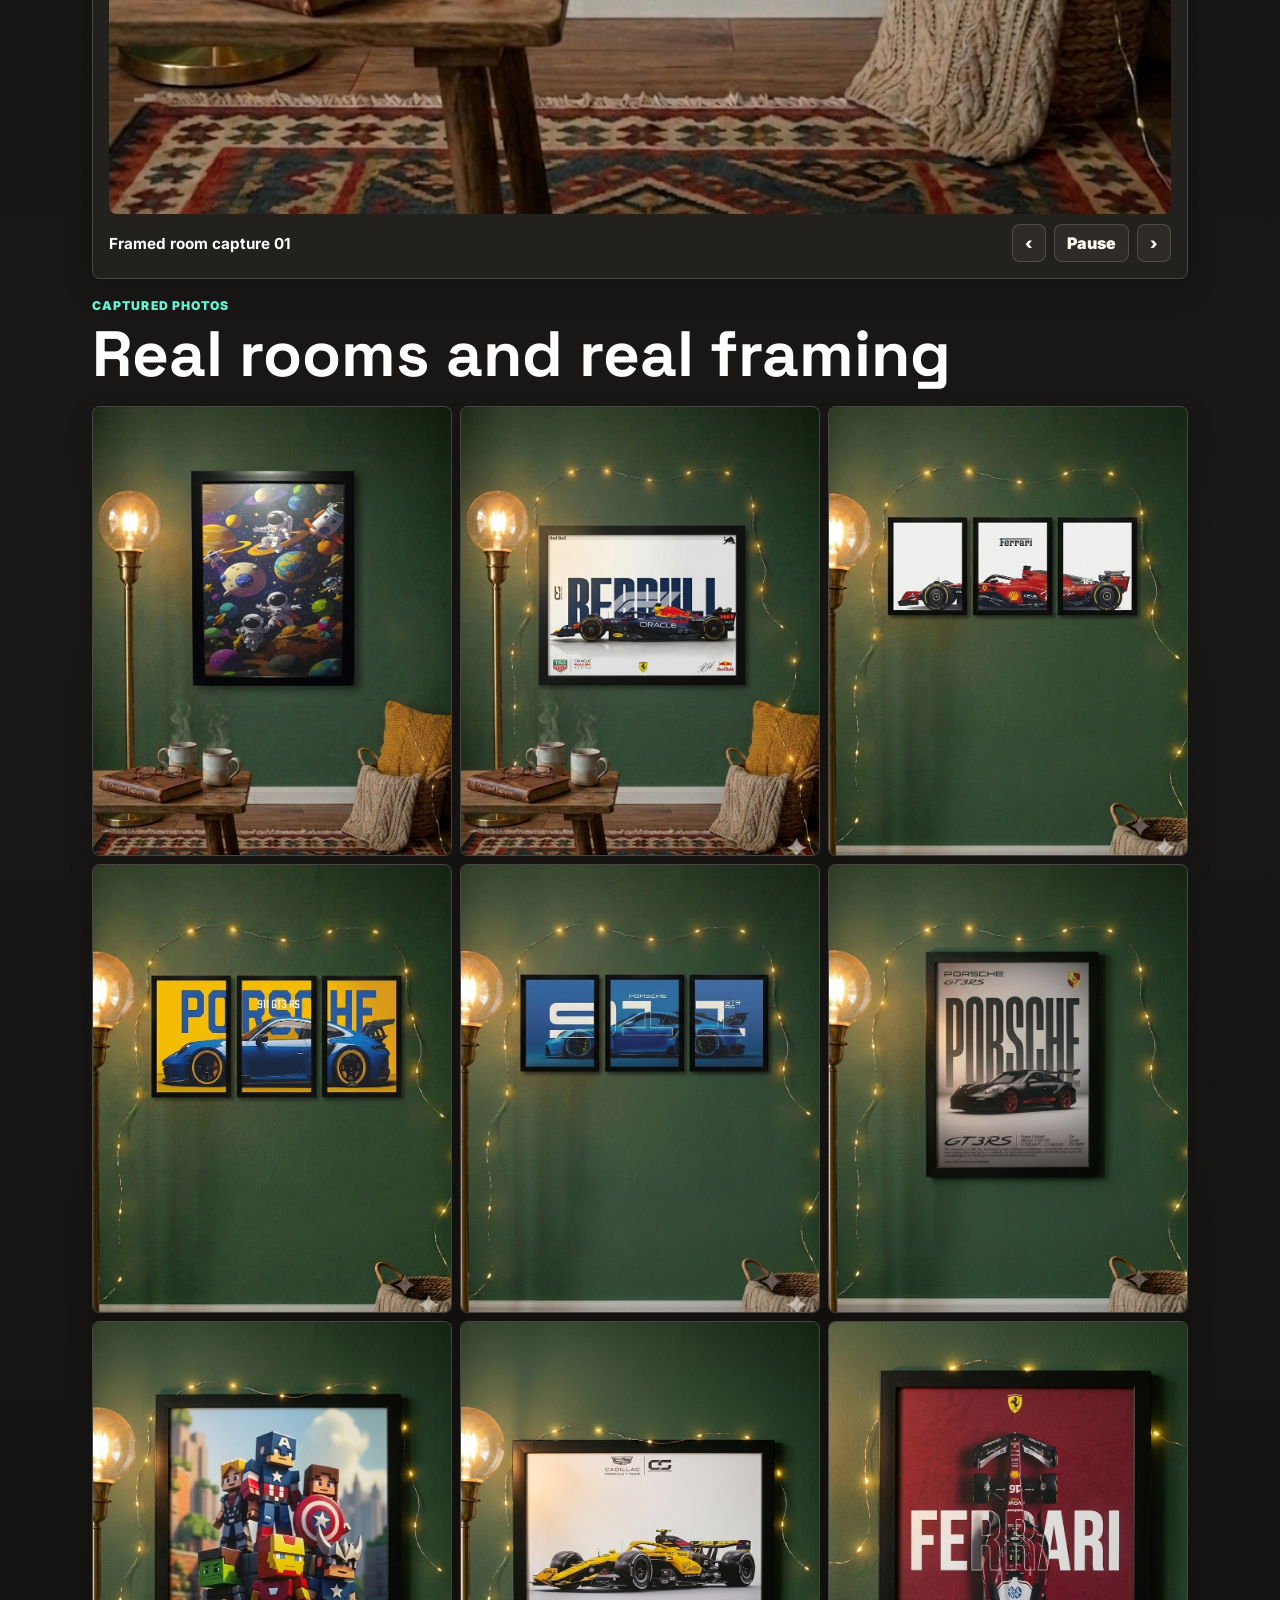
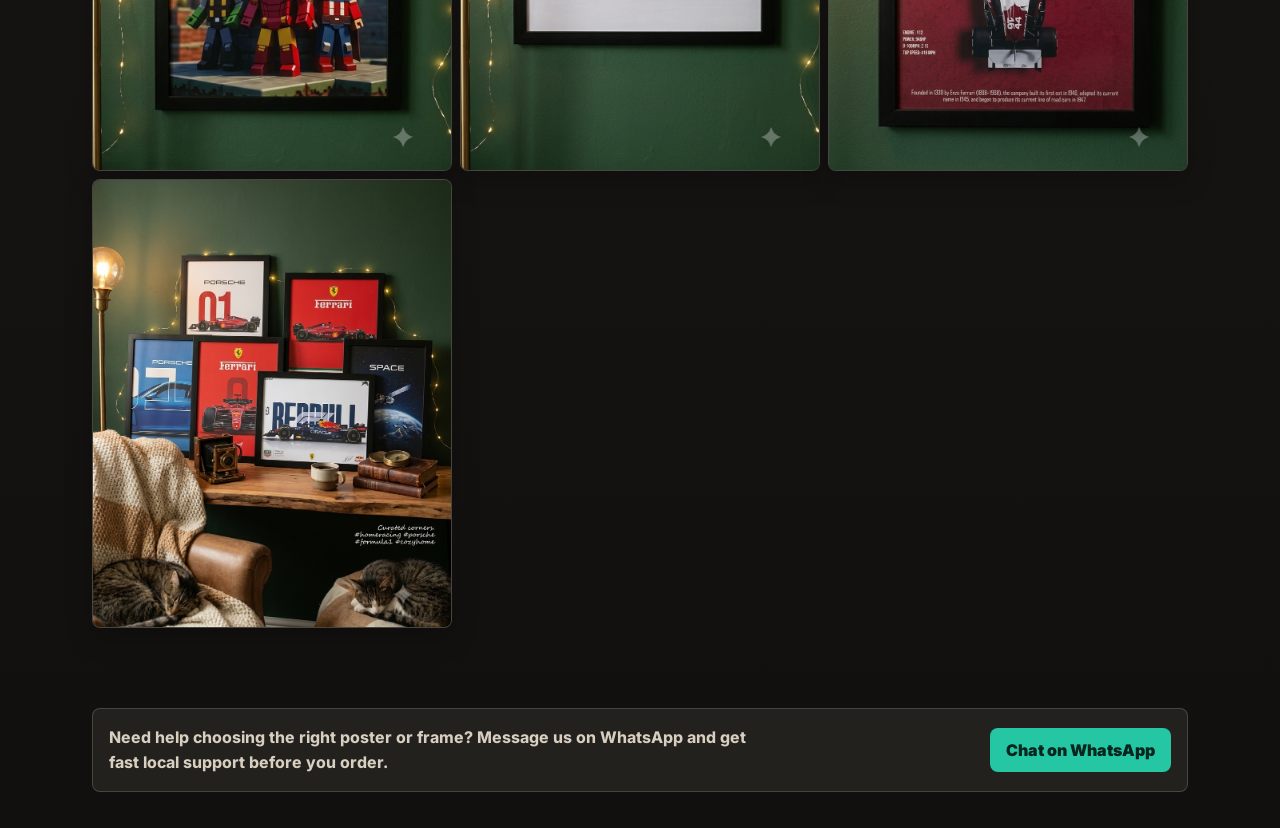
==== commit 48b8bcf9: "6th commit" ====
--- a/our-work.html
+++ b/our-work.html
@@ -46,7 +46,7 @@
         <p data-t="ourWorkSubtitle">See the print finish, frame depth, and room styling from real photos.</p>
         <div class="our-work-hero-actions">
           <a class="primary-link" href="index.html" data-t="backToShop">Back to shop</a>
-          <button class="secondary-link" type="button" data-open-cart data-t="navCart">Open cart</button>
+          <button class="secondary-link" type="button" data-open-cart data-t="heroActionCart">Open cart</button>
         </div>
       </div>
 
--- a/styles.css
+++ b/styles.css
@@ -1029,19 +1029,8 @@
   white-space: nowrap;
 }
 
-.real-quality-strip__thumbs {
-  display: grid;
-  grid-template-columns: repeat(4, minmax(0, 1fr));
-  gap: 6px;
-}
-
-.real-quality-strip__thumbs img {
-  aspect-ratio: 4 / 5;
-  width: 100%;
-  border: 1px solid var(--line);
-  border-radius: var(--radius);
-  object-fit: cover;
-  background: var(--surface-2);
+.detail-work-link {
+  width: max-content;
 }
 
 .our-work-shell {
@@ -1130,14 +1119,6 @@
   color: var(--text);
   cursor: pointer;
   font-weight: 900;
-}
-
-.our-work-reel-controls[data-playing="true"] [data-work-reel-toggle]::after {
-  content: "Pause";
-}
-
-.our-work-reel-controls[data-playing="false"] [data-work-reel-toggle]::after {
-  content: "Play";
 }
 
 .our-work-grid {
@@ -1709,6 +1690,10 @@
   .product-grid {
     grid-template-columns: repeat(3, minmax(0, 1fr));
   }
+
+  .our-work-grid {
+    grid-template-columns: repeat(3, minmax(0, 1fr));
+  }
 }
 
 @media (max-width: 560px) {
@@ -1899,10 +1884,6 @@
     width: 100%;
   }
 
-  .real-quality-strip__thumbs {
-    grid-template-columns: repeat(4, minmax(0, 1fr));
-  }
-
   .our-work-reel-stage {
     min-height: 240px;
   }
